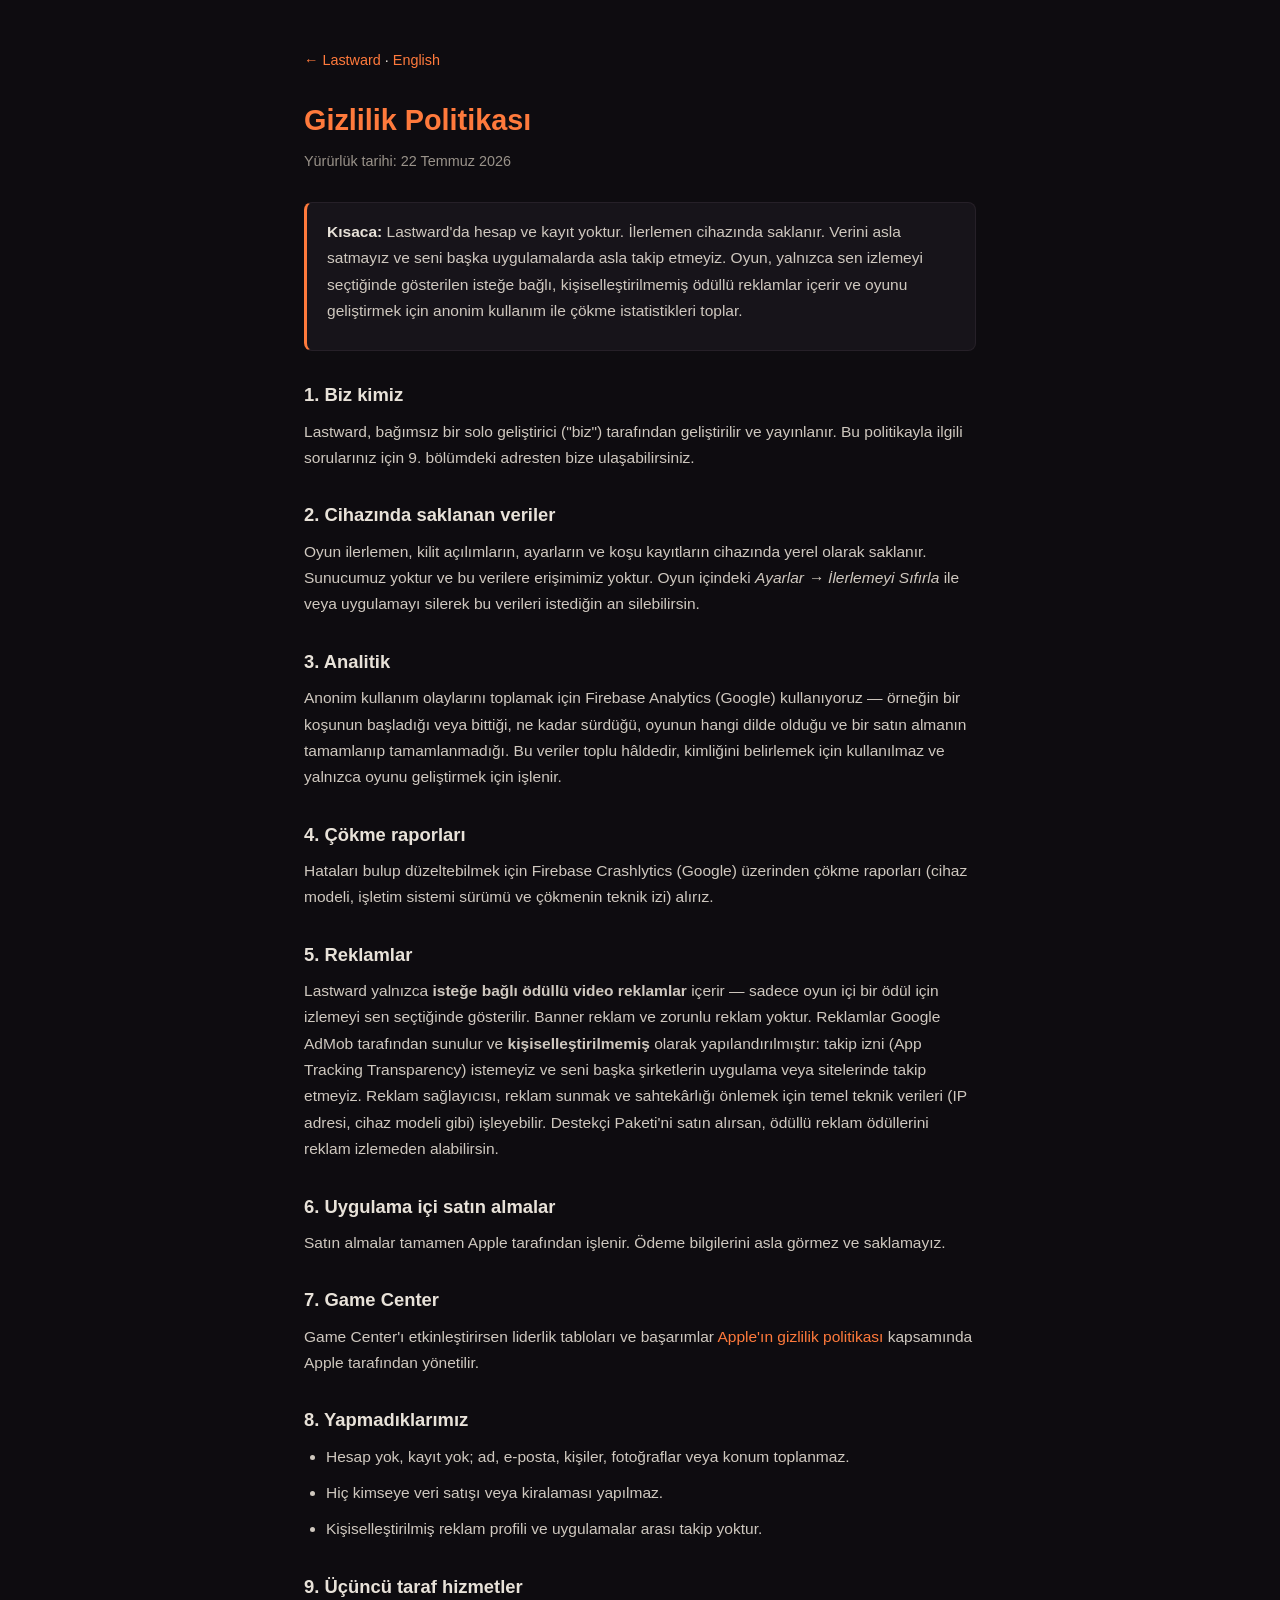
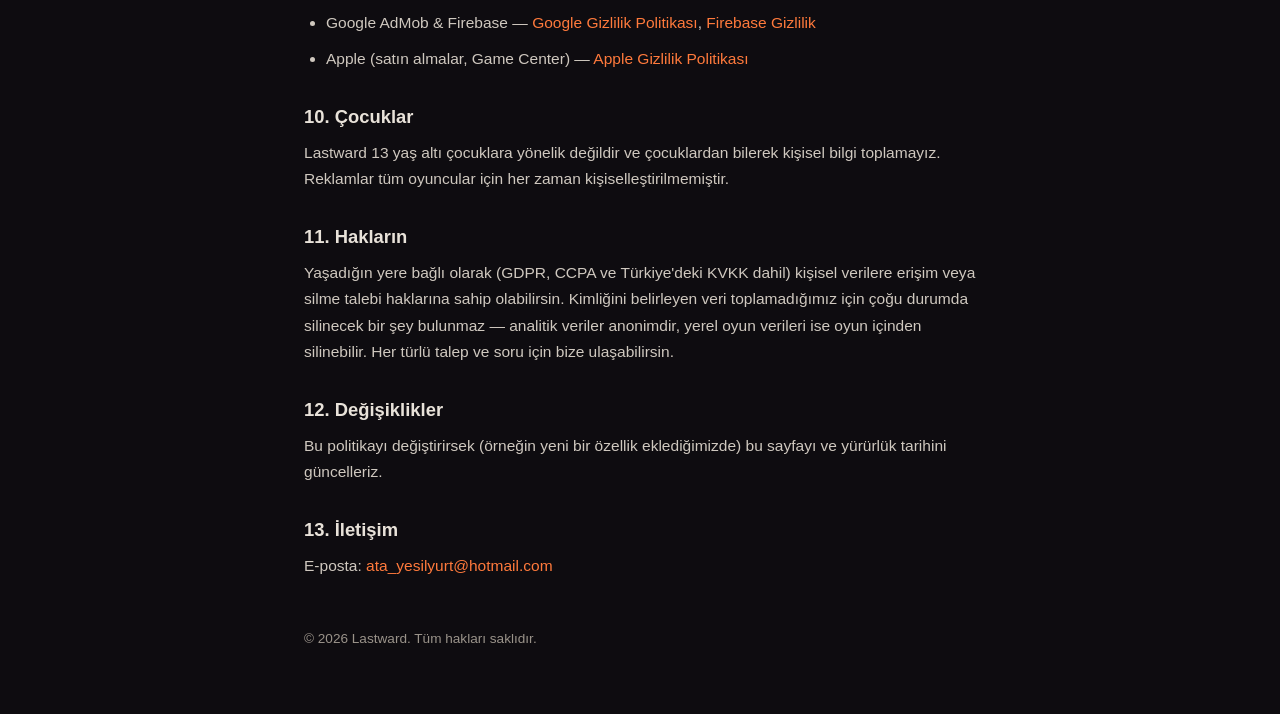
==== privacy-tr.html @ 16b31800 "Lastward site v1: landing + privacy policy + support (EN/TR) Co-Authored-By: Claude Fable 5 <noreply" ====
<!DOCTYPE html>
<html lang="tr">
<head>
<meta charset="utf-8">
<meta name="viewport" content="width=device-width, initial-scale=1">
<title>Gizlilik Politikası — Lastward</title>
<style>
  :root { --bg:#0e0c10; --card:#17141a; --text:#e8e2d9; --muted:#9a938a; --accent:#ff7a3c; }
  * { margin:0; padding:0; box-sizing:border-box; }
  body { background:var(--bg); color:var(--text); font-family:-apple-system,BlinkMacSystemFont,"Segoe UI",Roboto,sans-serif; line-height:1.7; }
  .wrap { max-width:720px; margin:0 auto; padding:48px 24px 64px; }
  h1 { font-size:1.8rem; color:var(--accent); margin-bottom:4px; }
  .meta { color:var(--muted); font-size:.9rem; margin-bottom:28px; }
  h2 { font-size:1.15rem; margin:28px 0 8px; }
  p, li { color:#cfc8bf; font-size:.97rem; margin-bottom:10px; }
  ul { padding-left:22px; }
  a { color:var(--accent); text-decoration:none; }
  a:hover { text-decoration:underline; }
  .tldr { background:var(--card); border:1px solid #262028; border-left:3px solid var(--accent); border-radius:8px; padding:16px 20px; margin:20px 0; }
  .tldr strong { color:var(--text); }
  nav { font-size:.9rem; margin-bottom:24px; }
  footer { margin-top:48px; color:var(--muted); font-size:.85rem; }
</style>
</head>
<body>
<div class="wrap">
<nav><a href="index.html">← Lastward</a> · <a href="privacy.html">English</a></nav>
<h1>Gizlilik Politikası</h1>
<p class="meta">Yürürlük tarihi: 22 Temmuz 2026</p>

<div class="tldr">
<p><strong>Kısaca:</strong> Lastward'da hesap ve kayıt yoktur. İlerlemen cihazında saklanır. Verini asla satmayız ve seni başka uygulamalarda asla takip etmeyiz. Oyun, yalnızca sen izlemeyi seçtiğinde gösterilen isteğe bağlı, kişiselleştirilmemiş ödüllü reklamlar içerir ve oyunu geliştirmek için anonim kullanım ile çökme istatistikleri toplar.</p>
</div>

<h2>1. Biz kimiz</h2>
<p>Lastward, bağımsız bir solo geliştirici ("biz") tarafından geliştirilir ve yayınlanır. Bu politikayla ilgili sorularınız için 9. bölümdeki adresten bize ulaşabilirsiniz.</p>

<h2>2. Cihazında saklanan veriler</h2>
<p>Oyun ilerlemen, kilit açılımların, ayarların ve koşu kayıtların cihazında yerel olarak saklanır. Sunucumuz yoktur ve bu verilere erişimimiz yoktur. Oyun içindeki <em>Ayarlar → İlerlemeyi Sıfırla</em> ile veya uygulamayı silerek bu verileri istediğin an silebilirsin.</p>

<h2>3. Analitik</h2>
<p>Anonim kullanım olaylarını toplamak için Firebase Analytics (Google) kullanıyoruz — örneğin bir koşunun başladığı veya bittiği, ne kadar sürdüğü, oyunun hangi dilde olduğu ve bir satın almanın tamamlanıp tamamlanmadığı. Bu veriler toplu hâldedir, kimliğini belirlemek için kullanılmaz ve yalnızca oyunu geliştirmek için işlenir.</p>

<h2>4. Çökme raporları</h2>
<p>Hataları bulup düzeltebilmek için Firebase Crashlytics (Google) üzerinden çökme raporları (cihaz modeli, işletim sistemi sürümü ve çökmenin teknik izi) alırız.</p>

<h2>5. Reklamlar</h2>
<p>Lastward yalnızca <strong>isteğe bağlı ödüllü video reklamlar</strong> içerir — sadece oyun içi bir ödül için izlemeyi sen seçtiğinde gösterilir. Banner reklam ve zorunlu reklam yoktur. Reklamlar Google AdMob tarafından sunulur ve <strong>kişiselleştirilmemiş</strong> olarak yapılandırılmıştır: takip izni (App Tracking Transparency) istemeyiz ve seni başka şirketlerin uygulama veya sitelerinde takip etmeyiz. Reklam sağlayıcısı, reklam sunmak ve sahtekârlığı önlemek için temel teknik verileri (IP adresi, cihaz modeli gibi) işleyebilir. Destekçi Paketi'ni satın alırsan, ödüllü reklam ödüllerini reklam izlemeden alabilirsin.</p>

<h2>6. Uygulama içi satın almalar</h2>
<p>Satın almalar tamamen Apple tarafından işlenir. Ödeme bilgilerini asla görmez ve saklamayız.</p>

<h2>7. Game Center</h2>
<p>Game Center'ı etkinleştirirsen liderlik tabloları ve başarımlar <a href="https://www.apple.com/legal/privacy/" rel="noopener">Apple'ın gizlilik politikası</a> kapsamında Apple tarafından yönetilir.</p>

<h2>8. Yapmadıklarımız</h2>
<ul>
  <li>Hesap yok, kayıt yok; ad, e-posta, kişiler, fotoğraflar veya konum toplanmaz.</li>
  <li>Hiç kimseye veri satışı veya kiralaması yapılmaz.</li>
  <li>Kişiselleştirilmiş reklam profili ve uygulamalar arası takip yoktur.</li>
</ul>

<h2>9. Üçüncü taraf hizmetler</h2>
<ul>
  <li>Google AdMob &amp; Firebase — <a href="https://policies.google.com/privacy" rel="noopener">Google Gizlilik Politikası</a>, <a href="https://firebase.google.com/support/privacy" rel="noopener">Firebase Gizlilik</a></li>
  <li>Apple (satın almalar, Game Center) — <a href="https://www.apple.com/legal/privacy/" rel="noopener">Apple Gizlilik Politikası</a></li>
</ul>

<h2>10. Çocuklar</h2>
<p>Lastward 13 yaş altı çocuklara yönelik değildir ve çocuklardan bilerek kişisel bilgi toplamayız. Reklamlar tüm oyuncular için her zaman kişiselleştirilmemiştir.</p>

<h2>11. Hakların</h2>
<p>Yaşadığın yere bağlı olarak (GDPR, CCPA ve Türkiye'deki KVKK dahil) kişisel verilere erişim veya silme talebi haklarına sahip olabilirsin. Kimliğini belirleyen veri toplamadığımız için çoğu durumda silinecek bir şey bulunmaz — analitik veriler anonimdir, yerel oyun verileri ise oyun içinden silinebilir. Her türlü talep ve soru için bize ulaşabilirsin.</p>

<h2>12. Değişiklikler</h2>
<p>Bu politikayı değiştirirsek (örneğin yeni bir özellik eklediğimizde) bu sayfayı ve yürürlük tarihini güncelleriz.</p>

<h2>13. İletişim</h2>
<p>E-posta: <a href="#" id="mail">yükleniyor…</a></p>

<footer>© 2026 Lastward. Tüm hakları saklıdır.</footer>
</div>
<script>
(function(){var u="ata_yesilyurt",d="hotmail.com",a=document.getElementById("mail");
a.textContent=u+"@"+d;a.href="mailto:"+u+"@"+d;})();
</script>
</body>
</html>
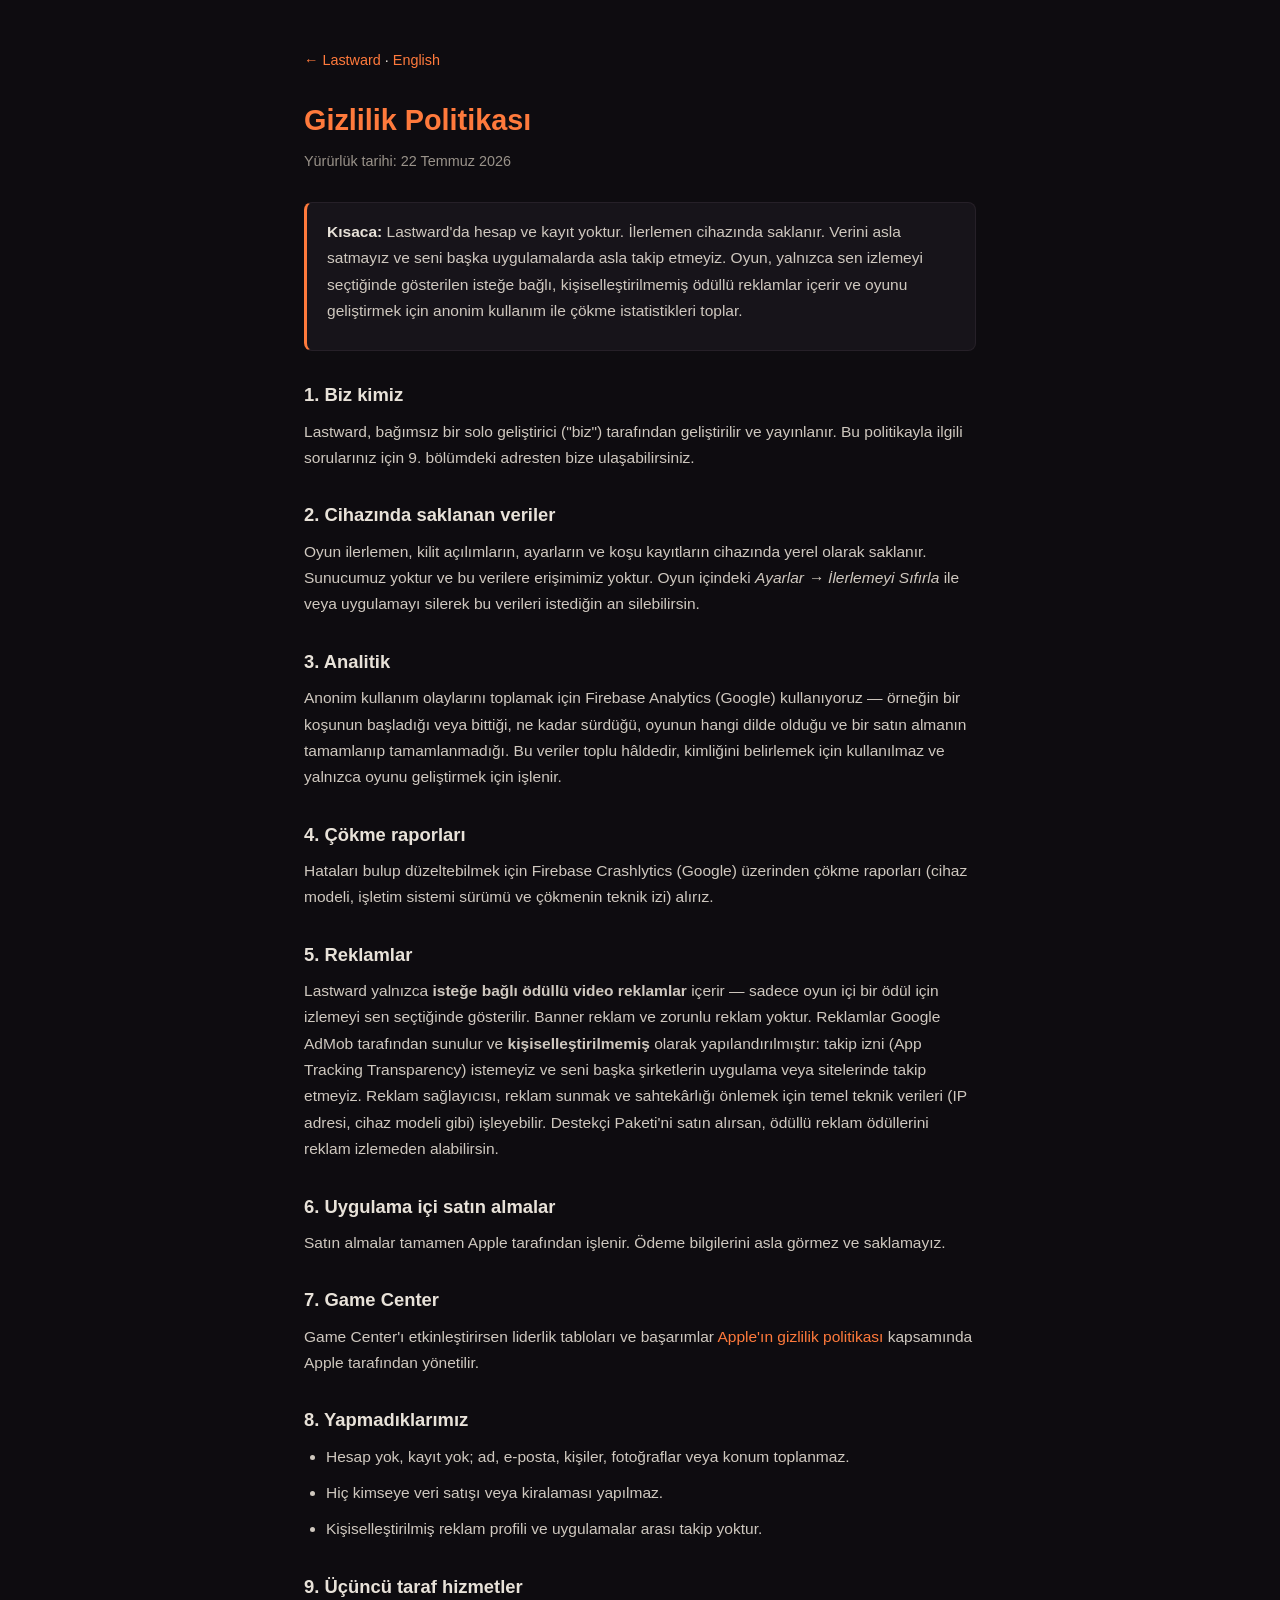
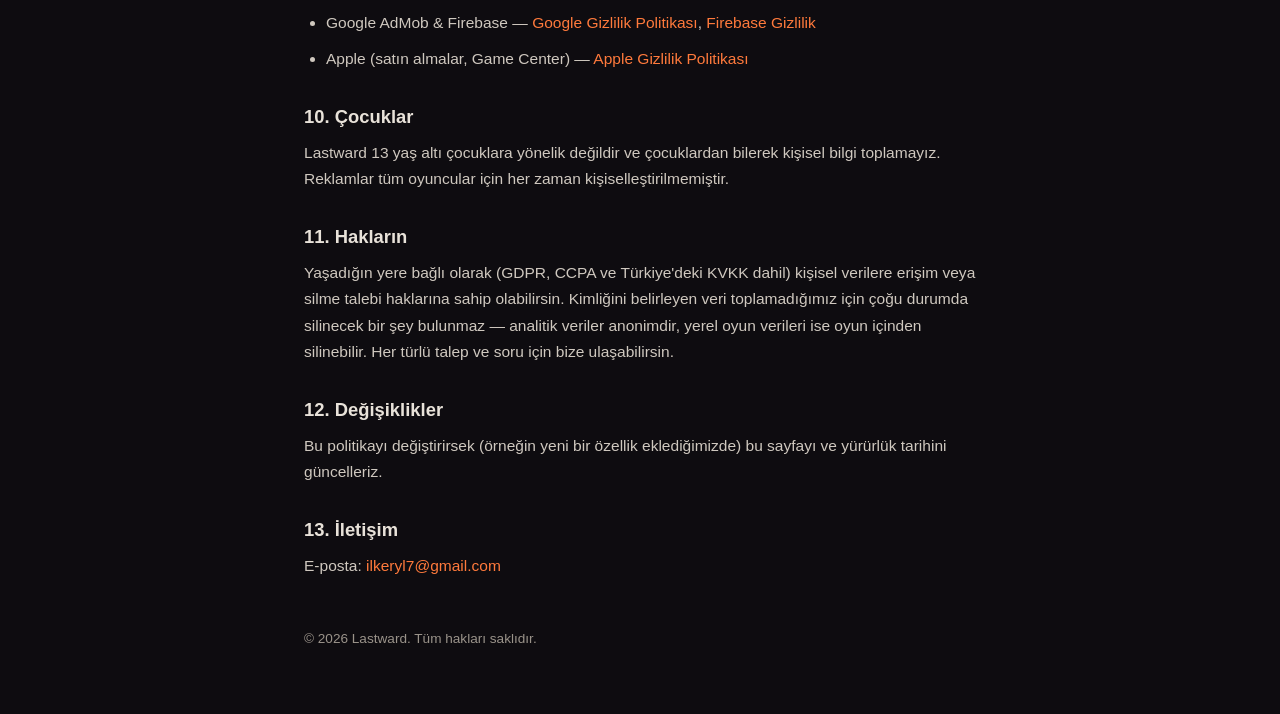
==== commit 3d5a8bea: "Update contact email to ilkeryl7@gmail.com Co-Authored-By: Claude Sonnet 5 <noreply@anthropic.com>" ====
--- a/privacy-tr.html
+++ b/privacy-tr.html
@@ -81,7 +81,7 @@
 <footer>© 2026 Lastward. Tüm hakları saklıdır.</footer>
 </div>
 <script>
-(function(){var u="ata_yesilyurt",d="hotmail.com",a=document.getElementById("mail");
+(function(){var u="ilkeryl7",d="gmail.com",a=document.getElementById("mail");
 a.textContent=u+"@"+d;a.href="mailto:"+u+"@"+d;})();
 </script>
 </body>
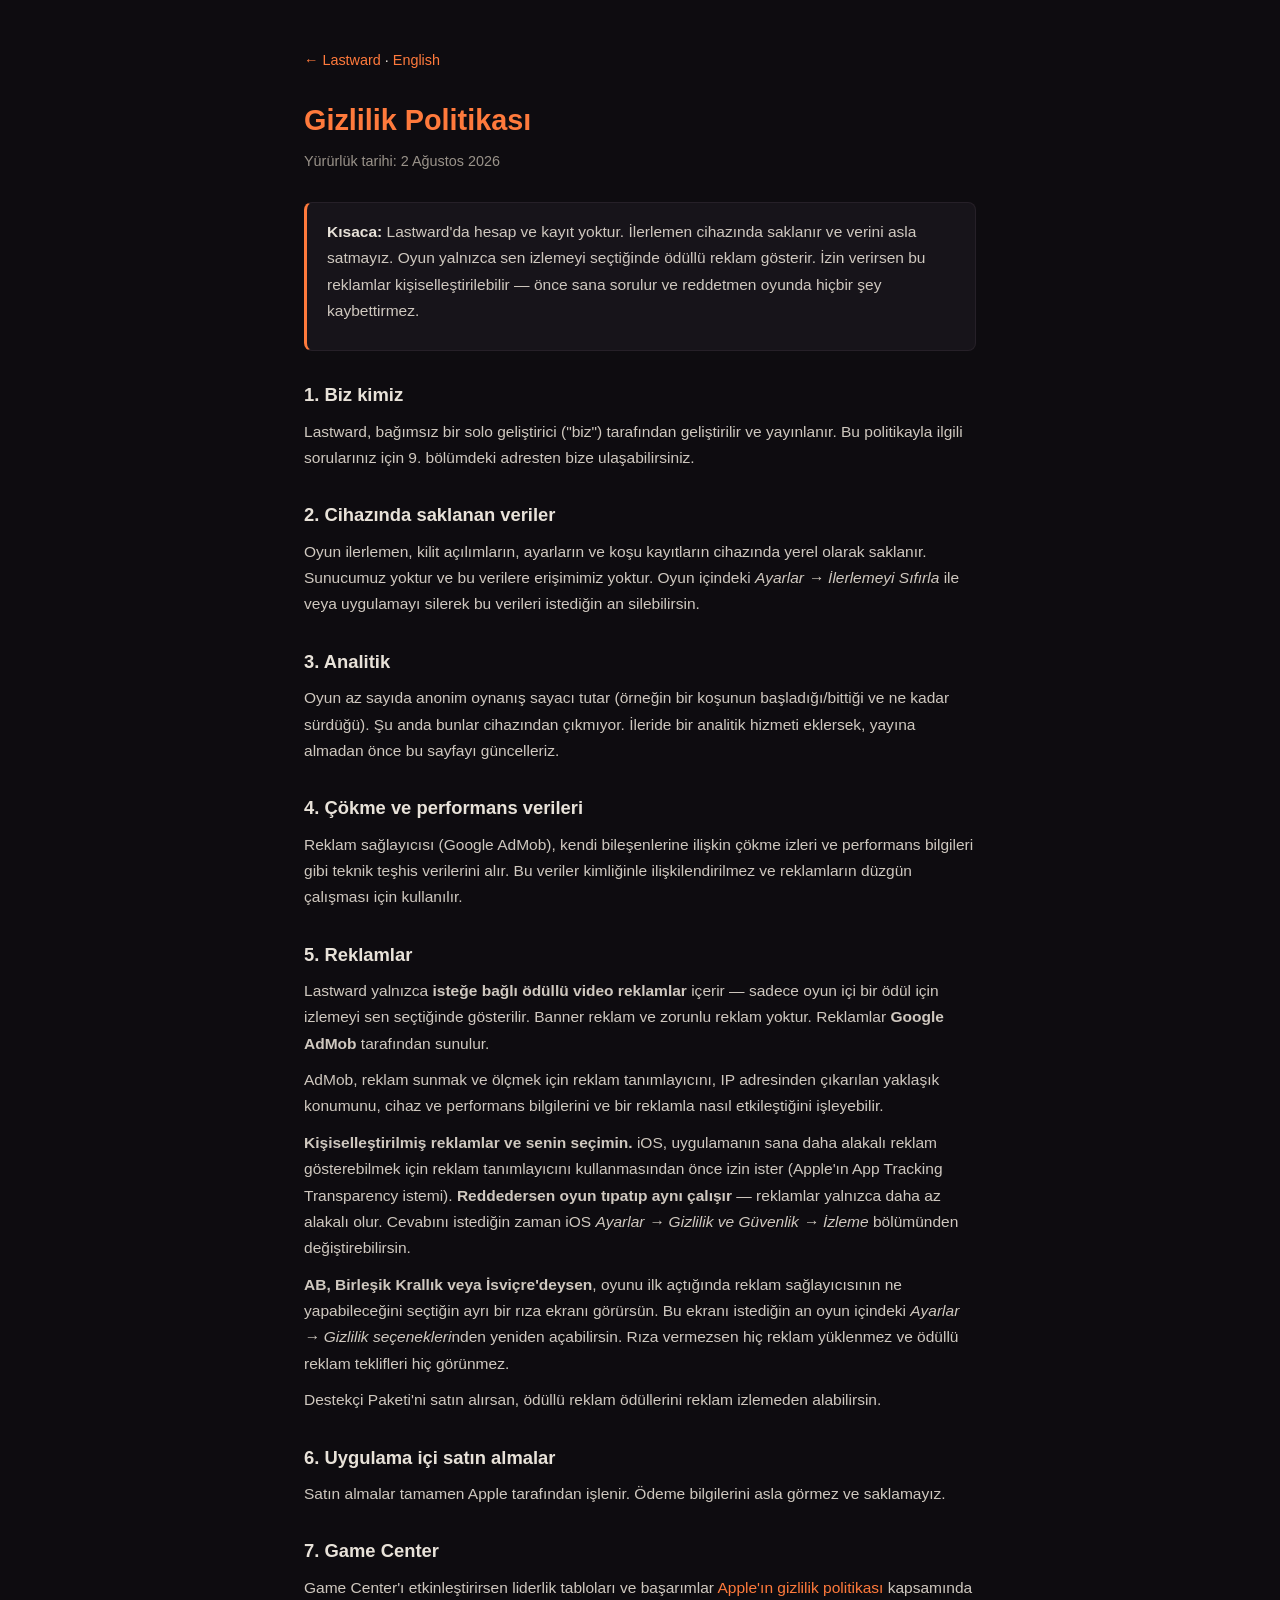
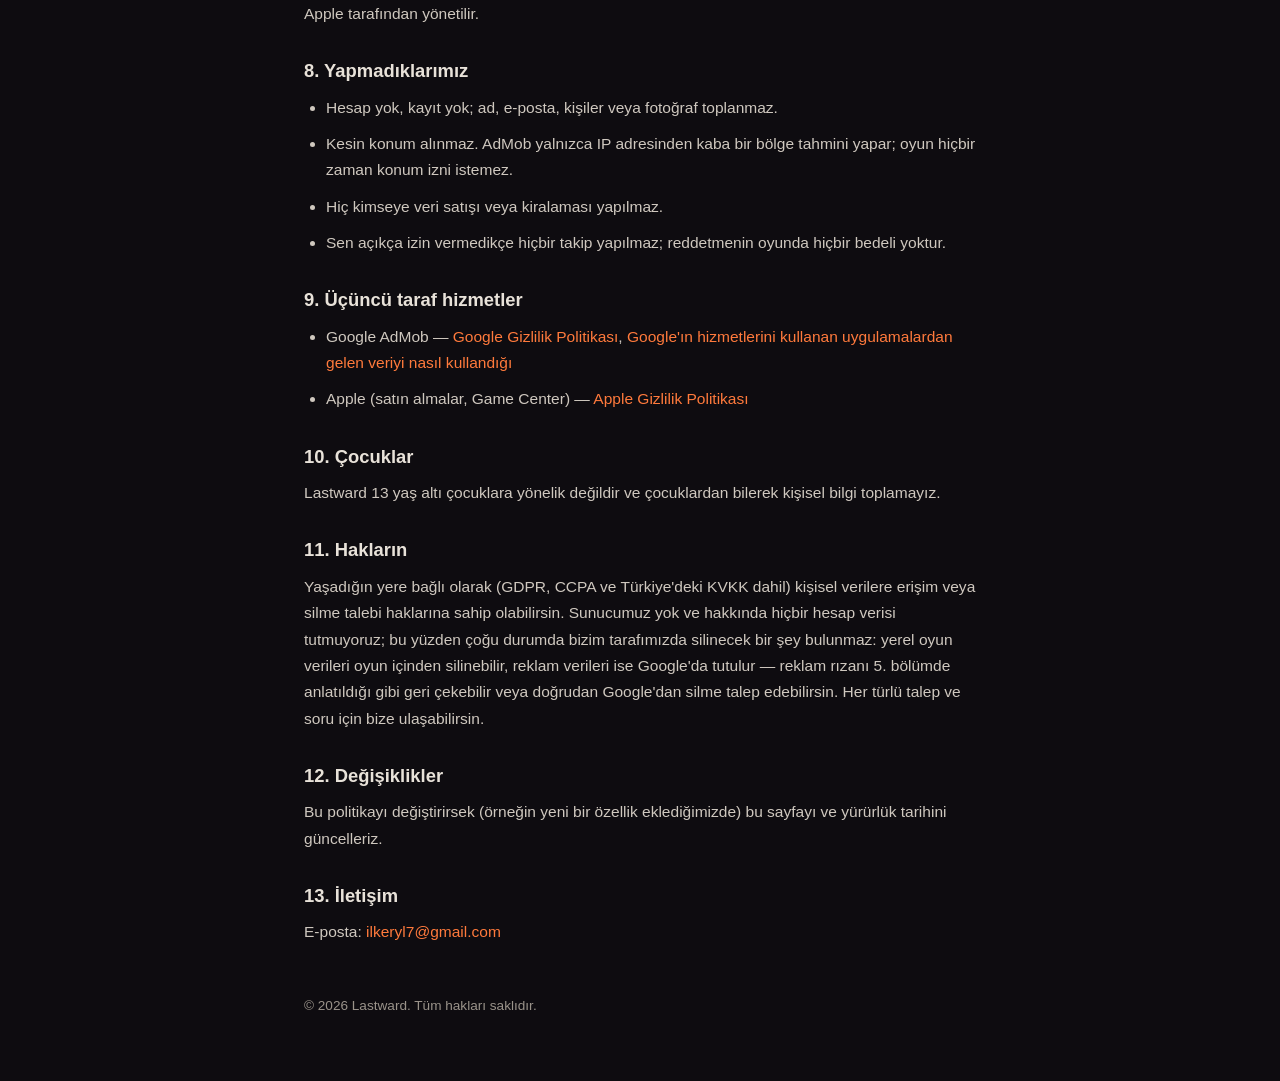
==== commit b823cb5c: "Gizlilik politikasi AdMob gercegine gore guncellendi (EN+TR) Politika 22 Temmuz'dan kalmaydi ve arti" ====
--- a/privacy-tr.html
+++ b/privacy-tr.html
@@ -26,10 +26,10 @@
 <div class="wrap">
 <nav><a href="index.html">← Lastward</a> · <a href="privacy.html">English</a></nav>
 <h1>Gizlilik Politikası</h1>
-<p class="meta">Yürürlük tarihi: 22 Temmuz 2026</p>
+<p class="meta">Yürürlük tarihi: 2 Ağustos 2026</p>
 
 <div class="tldr">
-<p><strong>Kısaca:</strong> Lastward'da hesap ve kayıt yoktur. İlerlemen cihazında saklanır. Verini asla satmayız ve seni başka uygulamalarda asla takip etmeyiz. Oyun, yalnızca sen izlemeyi seçtiğinde gösterilen isteğe bağlı, kişiselleştirilmemiş ödüllü reklamlar içerir ve oyunu geliştirmek için anonim kullanım ile çökme istatistikleri toplar.</p>
+<p><strong>Kısaca:</strong> Lastward'da hesap ve kayıt yoktur. İlerlemen cihazında saklanır ve verini asla satmayız. Oyun yalnızca sen izlemeyi seçtiğinde ödüllü reklam gösterir. İzin verirsen bu reklamlar kişiselleştirilebilir &mdash; önce sana sorulur ve reddetmen oyunda hiçbir şey kaybettirmez.</p>
 </div>
 
 <h2>1. Biz kimiz</h2>
@@ -39,13 +39,17 @@
 <p>Oyun ilerlemen, kilit açılımların, ayarların ve koşu kayıtların cihazında yerel olarak saklanır. Sunucumuz yoktur ve bu verilere erişimimiz yoktur. Oyun içindeki <em>Ayarlar → İlerlemeyi Sıfırla</em> ile veya uygulamayı silerek bu verileri istediğin an silebilirsin.</p>
 
 <h2>3. Analitik</h2>
-<p>Anonim kullanım olaylarını toplamak için Firebase Analytics (Google) kullanıyoruz — örneğin bir koşunun başladığı veya bittiği, ne kadar sürdüğü, oyunun hangi dilde olduğu ve bir satın almanın tamamlanıp tamamlanmadığı. Bu veriler toplu hâldedir, kimliğini belirlemek için kullanılmaz ve yalnızca oyunu geliştirmek için işlenir.</p>
+<p>Oyun az sayıda anonim oynanış sayacı tutar (örneğin bir koşunun başladığı/bittiği ve ne kadar sürdüğü). Şu anda bunlar cihazından çıkmıyor. İleride bir analitik hizmeti eklersek, yayına almadan önce bu sayfayı güncelleriz.</p>
 
-<h2>4. Çökme raporları</h2>
-<p>Hataları bulup düzeltebilmek için Firebase Crashlytics (Google) üzerinden çökme raporları (cihaz modeli, işletim sistemi sürümü ve çökmenin teknik izi) alırız.</p>
+<h2>4. Çökme ve performans verileri</h2>
+<p>Reklam sağlayıcısı (Google AdMob), kendi bileşenlerine ilişkin çökme izleri ve performans bilgileri gibi teknik teşhis verilerini alır. Bu veriler kimliğinle ilişkilendirilmez ve reklamların düzgün çalışması için kullanılır.</p>
 
 <h2>5. Reklamlar</h2>
-<p>Lastward yalnızca <strong>isteğe bağlı ödüllü video reklamlar</strong> içerir — sadece oyun içi bir ödül için izlemeyi sen seçtiğinde gösterilir. Banner reklam ve zorunlu reklam yoktur. Reklamlar Google AdMob tarafından sunulur ve <strong>kişiselleştirilmemiş</strong> olarak yapılandırılmıştır: takip izni (App Tracking Transparency) istemeyiz ve seni başka şirketlerin uygulama veya sitelerinde takip etmeyiz. Reklam sağlayıcısı, reklam sunmak ve sahtekârlığı önlemek için temel teknik verileri (IP adresi, cihaz modeli gibi) işleyebilir. Destekçi Paketi'ni satın alırsan, ödüllü reklam ödüllerini reklam izlemeden alabilirsin.</p>
+<p>Lastward yalnızca <strong>isteğe bağlı ödüllü video reklamlar</strong> içerir &mdash; sadece oyun içi bir ödül için izlemeyi sen seçtiğinde gösterilir. Banner reklam ve zorunlu reklam yoktur. Reklamlar <strong>Google AdMob</strong> tarafından sunulur.</p>
+<p>AdMob, reklam sunmak ve ölçmek için reklam tanımlayıcını, IP adresinden çıkarılan yaklaşık konumunu, cihaz ve performans bilgilerini ve bir reklamla nasıl etkileştiğini işleyebilir.</p>
+<p><strong>Kişiselleştirilmiş reklamlar ve senin seçimin.</strong> iOS, uygulamanın sana daha alakalı reklam gösterebilmek için reklam tanımlayıcını kullanmasından önce izin ister (Apple'ın App Tracking Transparency istemi). <strong>Reddedersen oyun tıpatıp aynı çalışır</strong> &mdash; reklamlar yalnızca daha az alakalı olur. Cevabını istediğin zaman iOS <em>Ayarlar &rarr; Gizlilik ve Güvenlik &rarr; İzleme</em> bölümünden değiştirebilirsin.</p>
+<p><strong>AB, Birleşik Krallık veya İsviçre'deysen</strong>, oyunu ilk açtığında reklam sağlayıcısının ne yapabileceğini seçtiğin ayrı bir rıza ekranı görürsün. Bu ekranı istediğin an oyun içindeki <em>Ayarlar &rarr; Gizlilik seçenekleri</em>nden yeniden açabilirsin. Rıza vermezsen hiç reklam yüklenmez ve ödüllü reklam teklifleri hiç görünmez.</p>
+<p>Destekçi Paketi'ni satın alırsan, ödüllü reklam ödüllerini reklam izlemeden alabilirsin.</p>
 
 <h2>6. Uygulama içi satın almalar</h2>
 <p>Satın almalar tamamen Apple tarafından işlenir. Ödeme bilgilerini asla görmez ve saklamayız.</p>
@@ -55,22 +59,23 @@
 
 <h2>8. Yapmadıklarımız</h2>
 <ul>
-  <li>Hesap yok, kayıt yok; ad, e-posta, kişiler, fotoğraflar veya konum toplanmaz.</li>
+  <li>Hesap yok, kayıt yok; ad, e-posta, kişiler veya fotoğraf toplanmaz.</li>
+  <li>Kesin konum alınmaz. AdMob yalnızca IP adresinden kaba bir bölge tahmini yapar; oyun hiçbir zaman konum izni istemez.</li>
   <li>Hiç kimseye veri satışı veya kiralaması yapılmaz.</li>
-  <li>Kişiselleştirilmiş reklam profili ve uygulamalar arası takip yoktur.</li>
+  <li>Sen açıkça izin vermedikçe hiçbir takip yapılmaz; reddetmenin oyunda hiçbir bedeli yoktur.</li>
 </ul>
 
 <h2>9. Üçüncü taraf hizmetler</h2>
 <ul>
-  <li>Google AdMob &amp; Firebase — <a href="https://policies.google.com/privacy" rel="noopener">Google Gizlilik Politikası</a>, <a href="https://firebase.google.com/support/privacy" rel="noopener">Firebase Gizlilik</a></li>
+  <li>Google AdMob — <a href="https://policies.google.com/privacy" rel="noopener">Google Gizlilik Politikası</a>, <a href="https://policies.google.com/technologies/partner-sites" rel="noopener">Google'ın hizmetlerini kullanan uygulamalardan gelen veriyi nasıl kullandığı</a></li>
   <li>Apple (satın almalar, Game Center) — <a href="https://www.apple.com/legal/privacy/" rel="noopener">Apple Gizlilik Politikası</a></li>
 </ul>
 
 <h2>10. Çocuklar</h2>
-<p>Lastward 13 yaş altı çocuklara yönelik değildir ve çocuklardan bilerek kişisel bilgi toplamayız. Reklamlar tüm oyuncular için her zaman kişiselleştirilmemiştir.</p>
+<p>Lastward 13 yaş altı çocuklara yönelik değildir ve çocuklardan bilerek kişisel bilgi toplamayız.</p>
 
 <h2>11. Hakların</h2>
-<p>Yaşadığın yere bağlı olarak (GDPR, CCPA ve Türkiye'deki KVKK dahil) kişisel verilere erişim veya silme talebi haklarına sahip olabilirsin. Kimliğini belirleyen veri toplamadığımız için çoğu durumda silinecek bir şey bulunmaz — analitik veriler anonimdir, yerel oyun verileri ise oyun içinden silinebilir. Her türlü talep ve soru için bize ulaşabilirsin.</p>
+<p>Yaşadığın yere bağlı olarak (GDPR, CCPA ve Türkiye'deki KVKK dahil) kişisel verilere erişim veya silme talebi haklarına sahip olabilirsin. Sunucumuz yok ve hakkında hiçbir hesap verisi tutmuyoruz; bu yüzden çoğu durumda bizim tarafımızda silinecek bir şey bulunmaz: yerel oyun verileri oyun içinden silinebilir, reklam verileri ise Google'da tutulur &mdash; reklam rızanı 5. bölümde anlatıldığı gibi geri çekebilir veya doğrudan Google'dan silme talep edebilirsin. Her türlü talep ve soru için bize ulaşabilirsin.</p>
 
 <h2>12. Değişiklikler</h2>
 <p>Bu politikayı değiştirirsek (örneğin yeni bir özellik eklediğimizde) bu sayfayı ve yürürlük tarihini güncelleriz.</p>
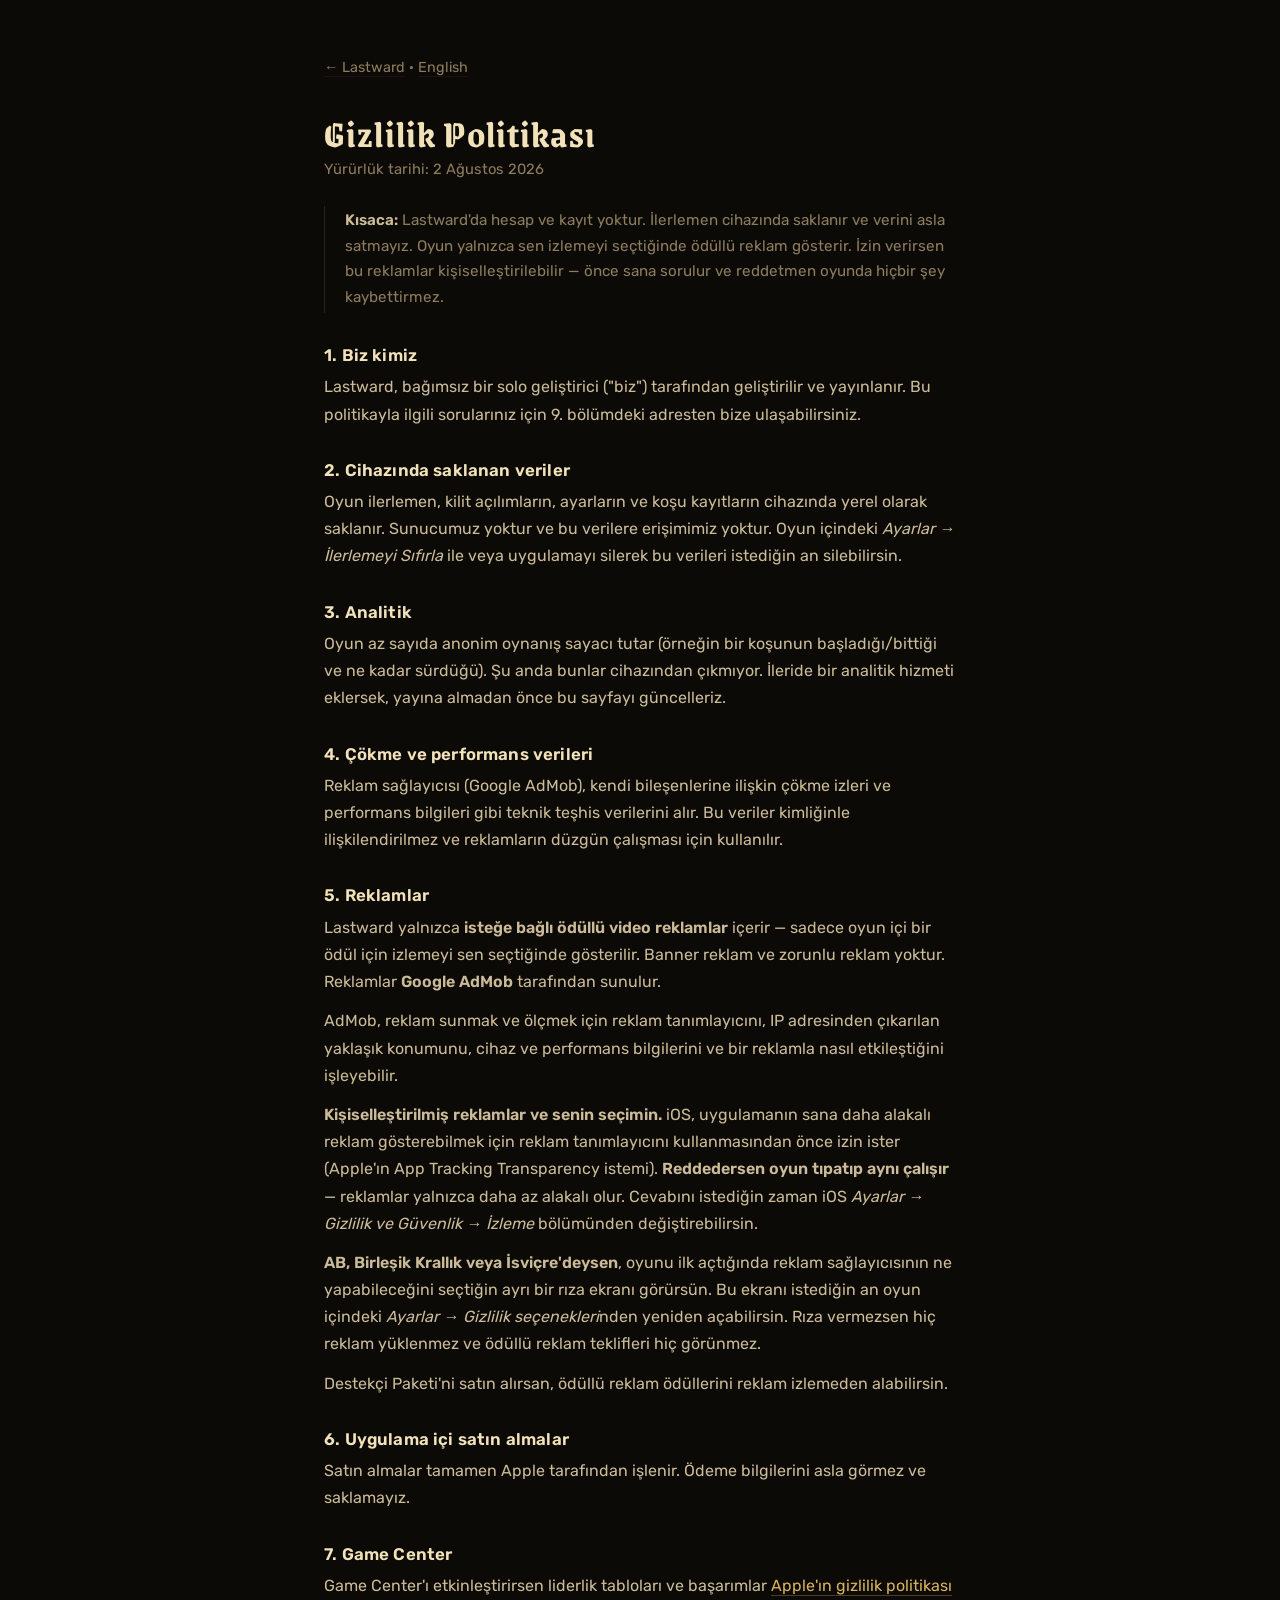
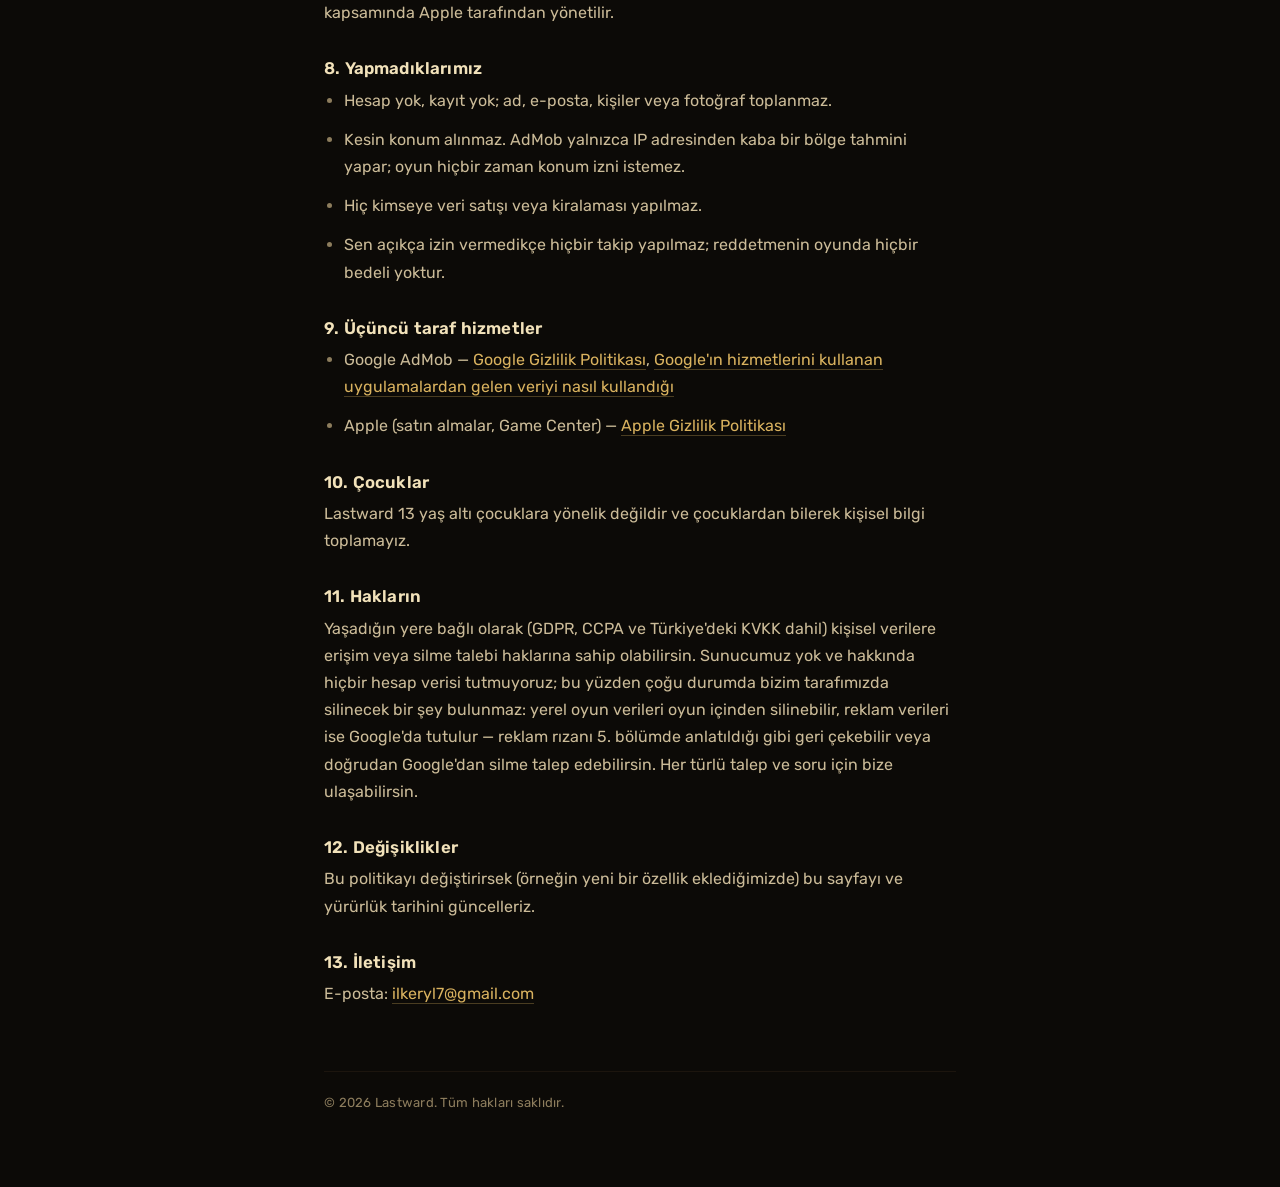
==== commit 31c2bc02: "Site: turuncu palet ve kutu duzeni kaldirildi — oyunun kendi renkleri + kendi fontu - #ff7a3c turunc" ====
--- a/privacy-tr.html
+++ b/privacy-tr.html
@@ -4,23 +4,7 @@
 <meta charset="utf-8">
 <meta name="viewport" content="width=device-width, initial-scale=1">
 <title>Gizlilik Politikası — Lastward</title>
-<style>
-  :root { --bg:#0e0c10; --card:#17141a; --text:#e8e2d9; --muted:#9a938a; --accent:#ff7a3c; }
-  * { margin:0; padding:0; box-sizing:border-box; }
-  body { background:var(--bg); color:var(--text); font-family:-apple-system,BlinkMacSystemFont,"Segoe UI",Roboto,sans-serif; line-height:1.7; }
-  .wrap { max-width:720px; margin:0 auto; padding:48px 24px 64px; }
-  h1 { font-size:1.8rem; color:var(--accent); margin-bottom:4px; }
-  .meta { color:var(--muted); font-size:.9rem; margin-bottom:28px; }
-  h2 { font-size:1.15rem; margin:28px 0 8px; }
-  p, li { color:#cfc8bf; font-size:.97rem; margin-bottom:10px; }
-  ul { padding-left:22px; }
-  a { color:var(--accent); text-decoration:none; }
-  a:hover { text-decoration:underline; }
-  .tldr { background:var(--card); border:1px solid #262028; border-left:3px solid var(--accent); border-radius:8px; padding:16px 20px; margin:20px 0; }
-  .tldr strong { color:var(--text); }
-  nav { font-size:.9rem; margin-bottom:24px; }
-  footer { margin-top:48px; color:var(--muted); font-size:.85rem; }
-</style>
+<link rel="stylesheet" href="style.css">
 </head>
 <body>
 <div class="wrap">
@@ -28,7 +12,7 @@
 <h1>Gizlilik Politikası</h1>
 <p class="meta">Yürürlük tarihi: 2 Ağustos 2026</p>
 
-<div class="tldr">
+<div class="aside">
 <p><strong>Kısaca:</strong> Lastward'da hesap ve kayıt yoktur. İlerlemen cihazında saklanır ve verini asla satmayız. Oyun yalnızca sen izlemeyi seçtiğinde ödüllü reklam gösterir. İzin verirsen bu reklamlar kişiselleştirilebilir &mdash; önce sana sorulur ve reddetmen oyunda hiçbir şey kaybettirmez.</p>
 </div>
 
--- a/style.css
+++ b/style.css
@@ -0,0 +1,98 @@
+/* Lastward — ortak stil.
+   Renkler oyunun kendi paletinden (Lastward/Lastward/UIStyle.swift):
+   bone #f7e3b4 · boneDim #b79a63 · gold #ffd97a · goldDeep #e0a020
+   stone #6b5230 · panelBottom #160f09
+   Fontlar oyunun kendi fontlari (OFL): Grenze Gotisch + Rubik. */
+
+@font-face {
+  font-family: "Grenze Gotisch";
+  src: url("assets/fonts/GrenzeGotisch-Bold.woff2") format("woff2");
+  font-weight: 700; font-style: normal; font-display: swap;
+}
+@font-face {
+  font-family: "Rubik";
+  src: url("assets/fonts/Rubik-Regular.woff2") format("woff2");
+  font-weight: 400; font-style: normal; font-display: swap;
+}
+@font-face {
+  font-family: "Rubik";
+  src: url("assets/fonts/Rubik-SemiBold.woff2") format("woff2");
+  font-weight: 600; font-style: normal; font-display: swap;
+}
+
+:root {
+  --bg:#0c0a07;
+  --ink:#f2e2ba;      /* baslik / kemik */
+  --body:#cbbb98;     /* govde metni */
+  --muted:#8d7d5d;    /* ikincil */
+  --gold:#d9b25f;     /* vurgu — az kullanilir */
+  --goldBright:#ffd97a;
+  --rule:#2a2118;     /* ince cizgi */
+  --ruleSoft:#1c150e;
+}
+
+* { margin:0; padding:0; box-sizing:border-box; }
+
+body {
+  background:var(--bg);
+  color:var(--body);
+  font-family:"Rubik",-apple-system,BlinkMacSystemFont,"Segoe UI",Roboto,sans-serif;
+  font-size:16px;
+  line-height:1.7;
+  -webkit-font-smoothing:antialiased;
+}
+
+.wrap { max-width:680px; margin:0 auto; padding:56px 24px 72px; }
+
+h1 {
+  font-family:"Grenze Gotisch",Georgia,serif;
+  font-weight:700;
+  color:var(--ink);
+  font-size:2.4rem;
+  line-height:1.15;
+  letter-spacing:.03em;
+}
+
+/* Not: gosterim fontu (Grenze Gotisch) SADECE h1 ve logoda.
+   Uzun cumlelerde kirik yazi okunmuyor -> ara basliklar Rubik. */
+h2 {
+  font-weight:600;
+  color:var(--ink);
+  font-size:1.05rem;
+  line-height:1.45;
+  letter-spacing:.01em;
+  margin:30px 0 6px;
+}
+
+p, li { margin-bottom:12px; }
+ul { padding-left:20px; }
+li::marker { color:var(--muted); }
+
+a { color:var(--gold); text-decoration:none; border-bottom:1px solid rgba(217,178,95,.3); }
+a:hover { color:var(--goldBright); border-bottom-color:var(--goldBright); }
+
+nav { font-size:.9rem; margin-bottom:32px; color:var(--muted); }
+nav a { color:var(--muted); border-bottom-color:var(--ruleSoft); }
+nav a:hover { color:var(--ink); border-bottom-color:var(--rule); }
+
+.meta { color:var(--muted); font-size:.92rem; margin-bottom:8px; }
+
+/* Kutu yok: soldan ince cizgi + bosluk. */
+.aside {
+  border-left:1px solid var(--rule);
+  padding:2px 0 2px 20px;
+  margin:24px 0;
+  color:var(--muted);
+  font-size:.95rem;
+}
+.aside strong { color:var(--body); font-weight:600; }
+.aside p:last-child { margin-bottom:0; }
+
+footer {
+  margin-top:64px;
+  padding-top:20px;
+  border-top:1px solid var(--ruleSoft);
+  color:var(--muted);
+  font-size:.82rem;
+  letter-spacing:.02em;
+}
